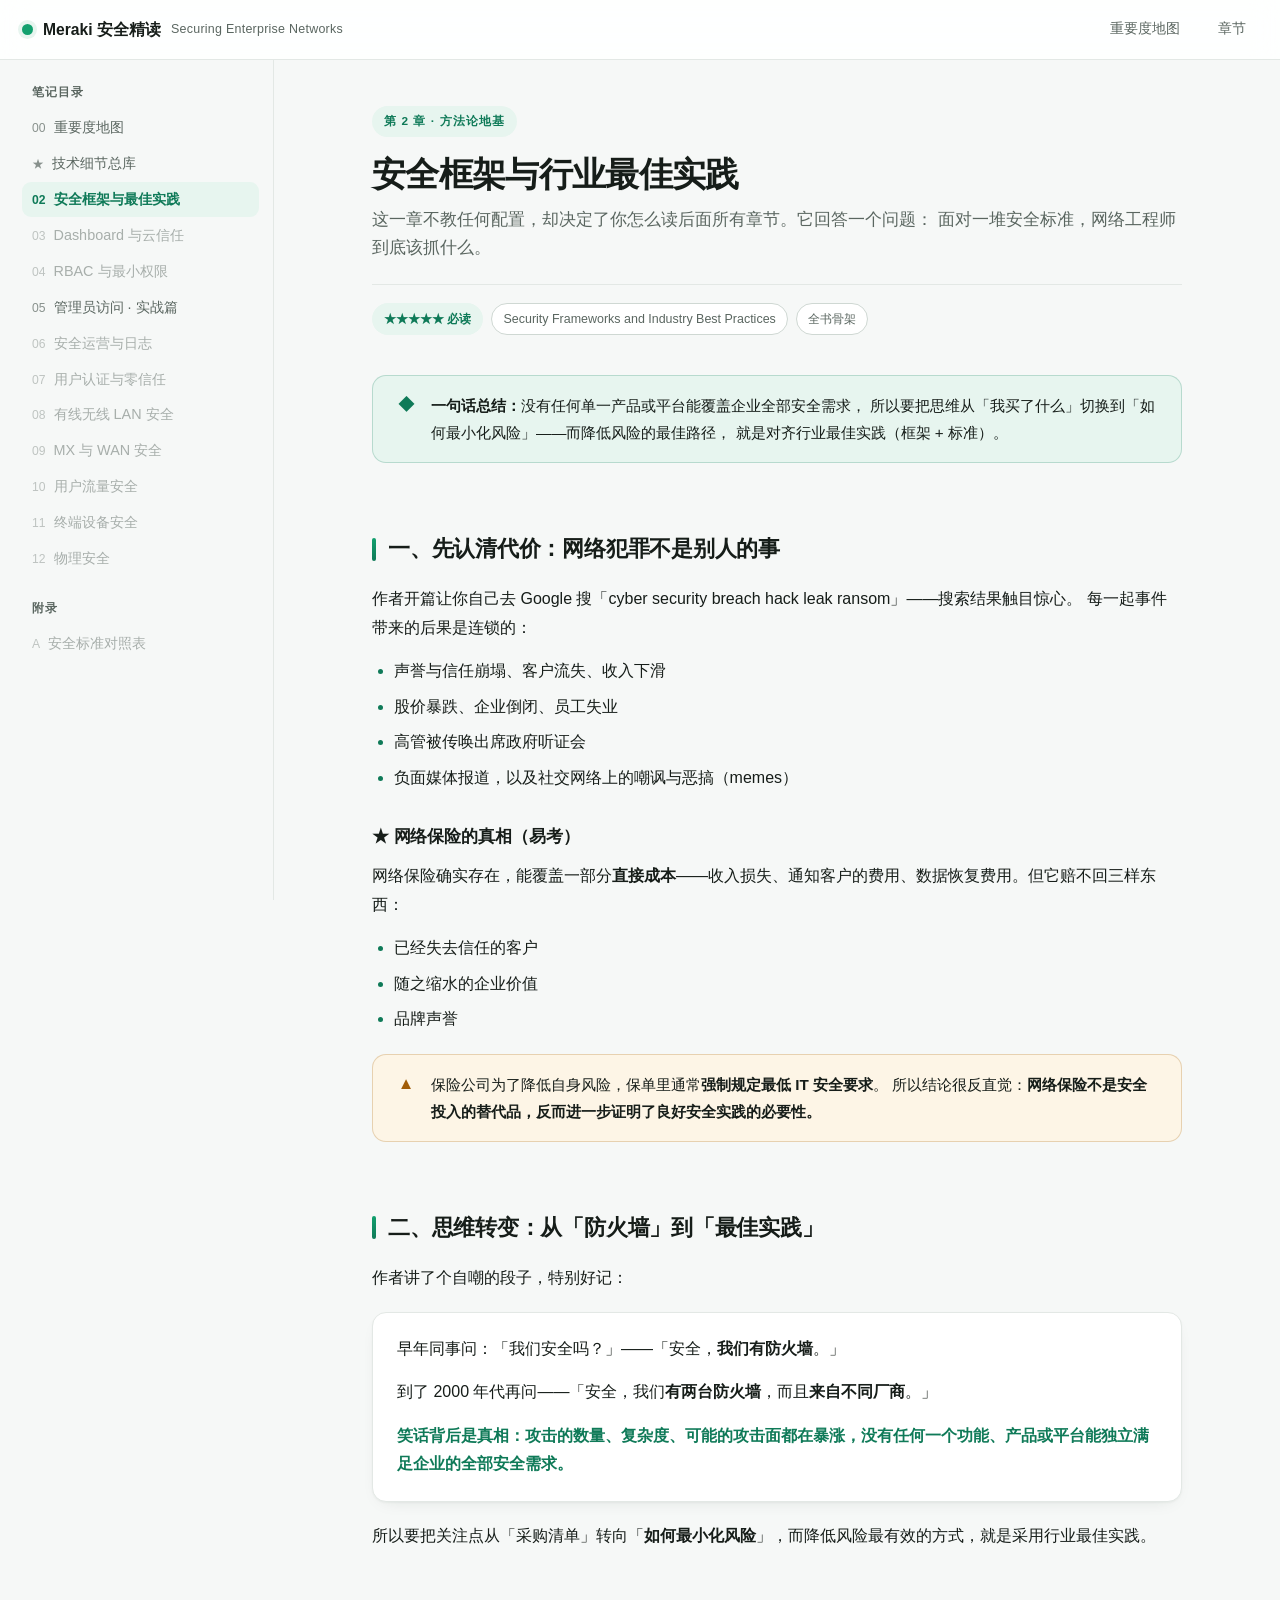
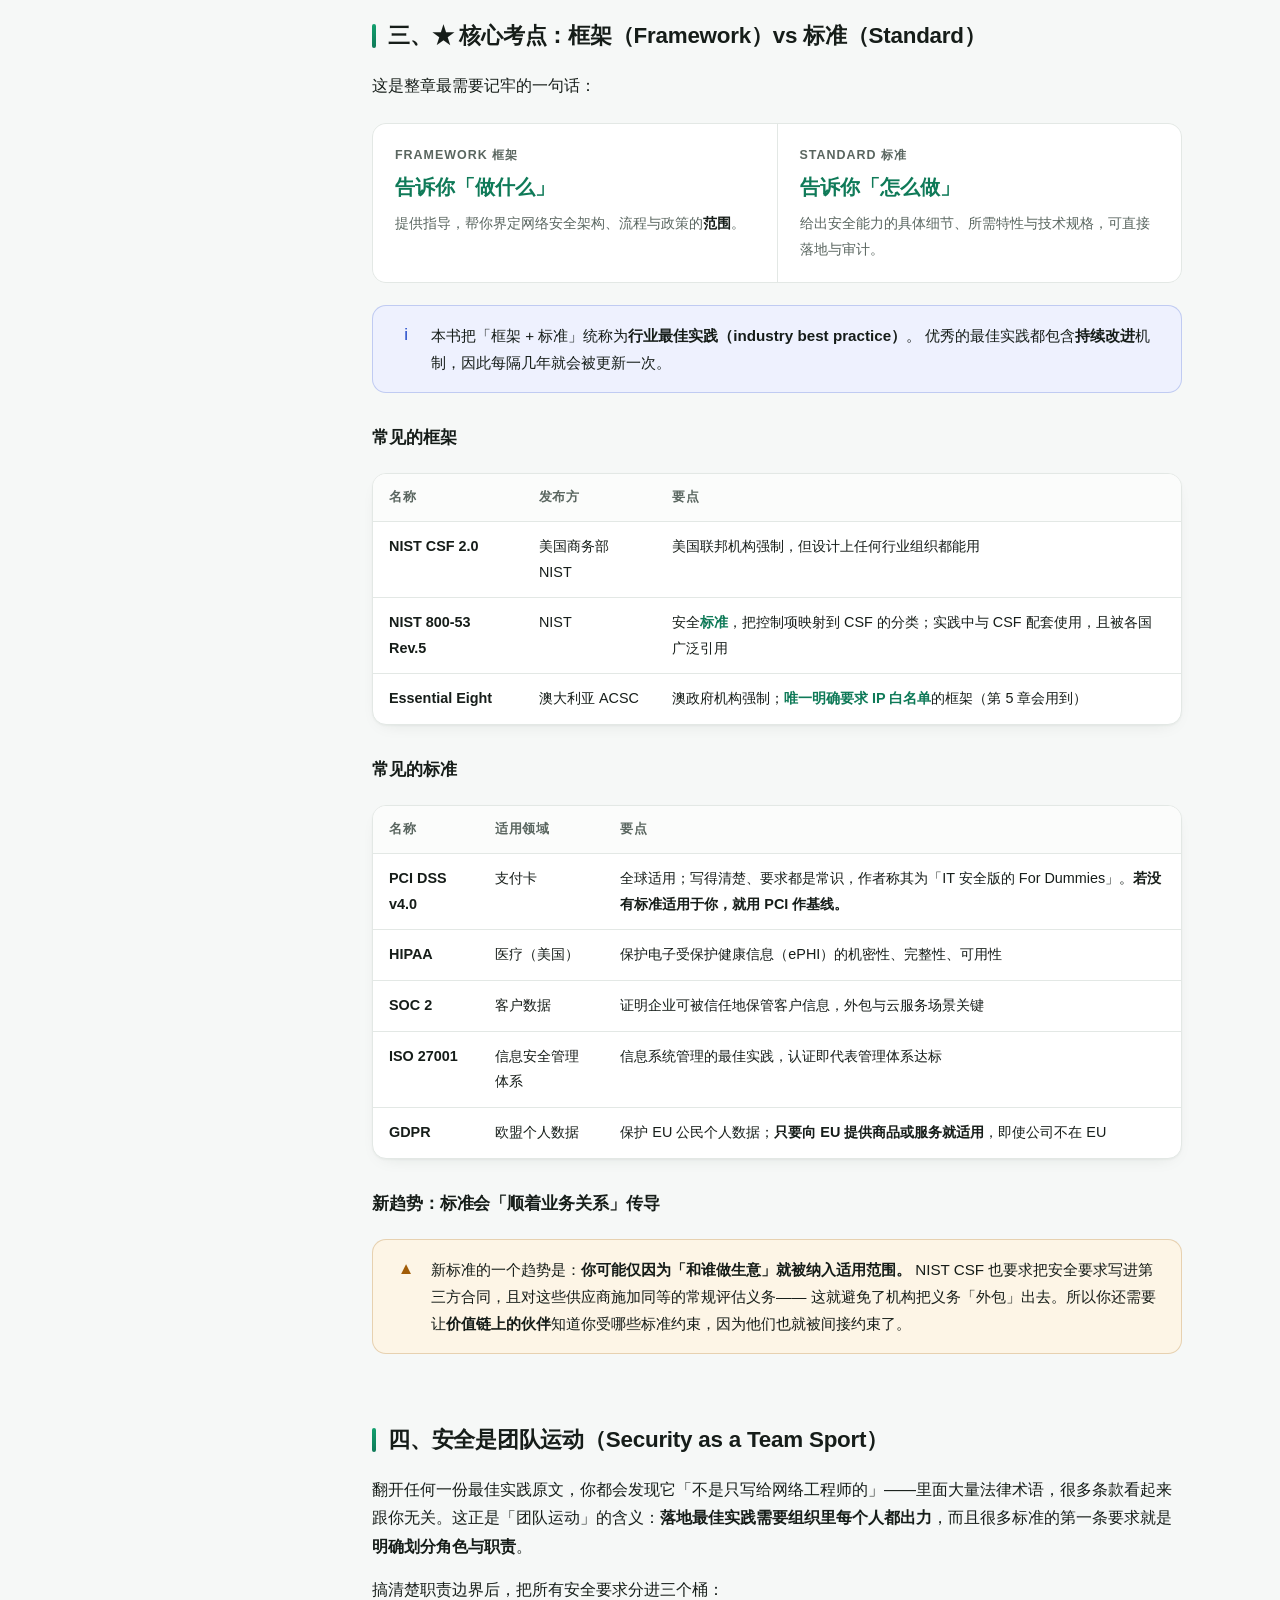
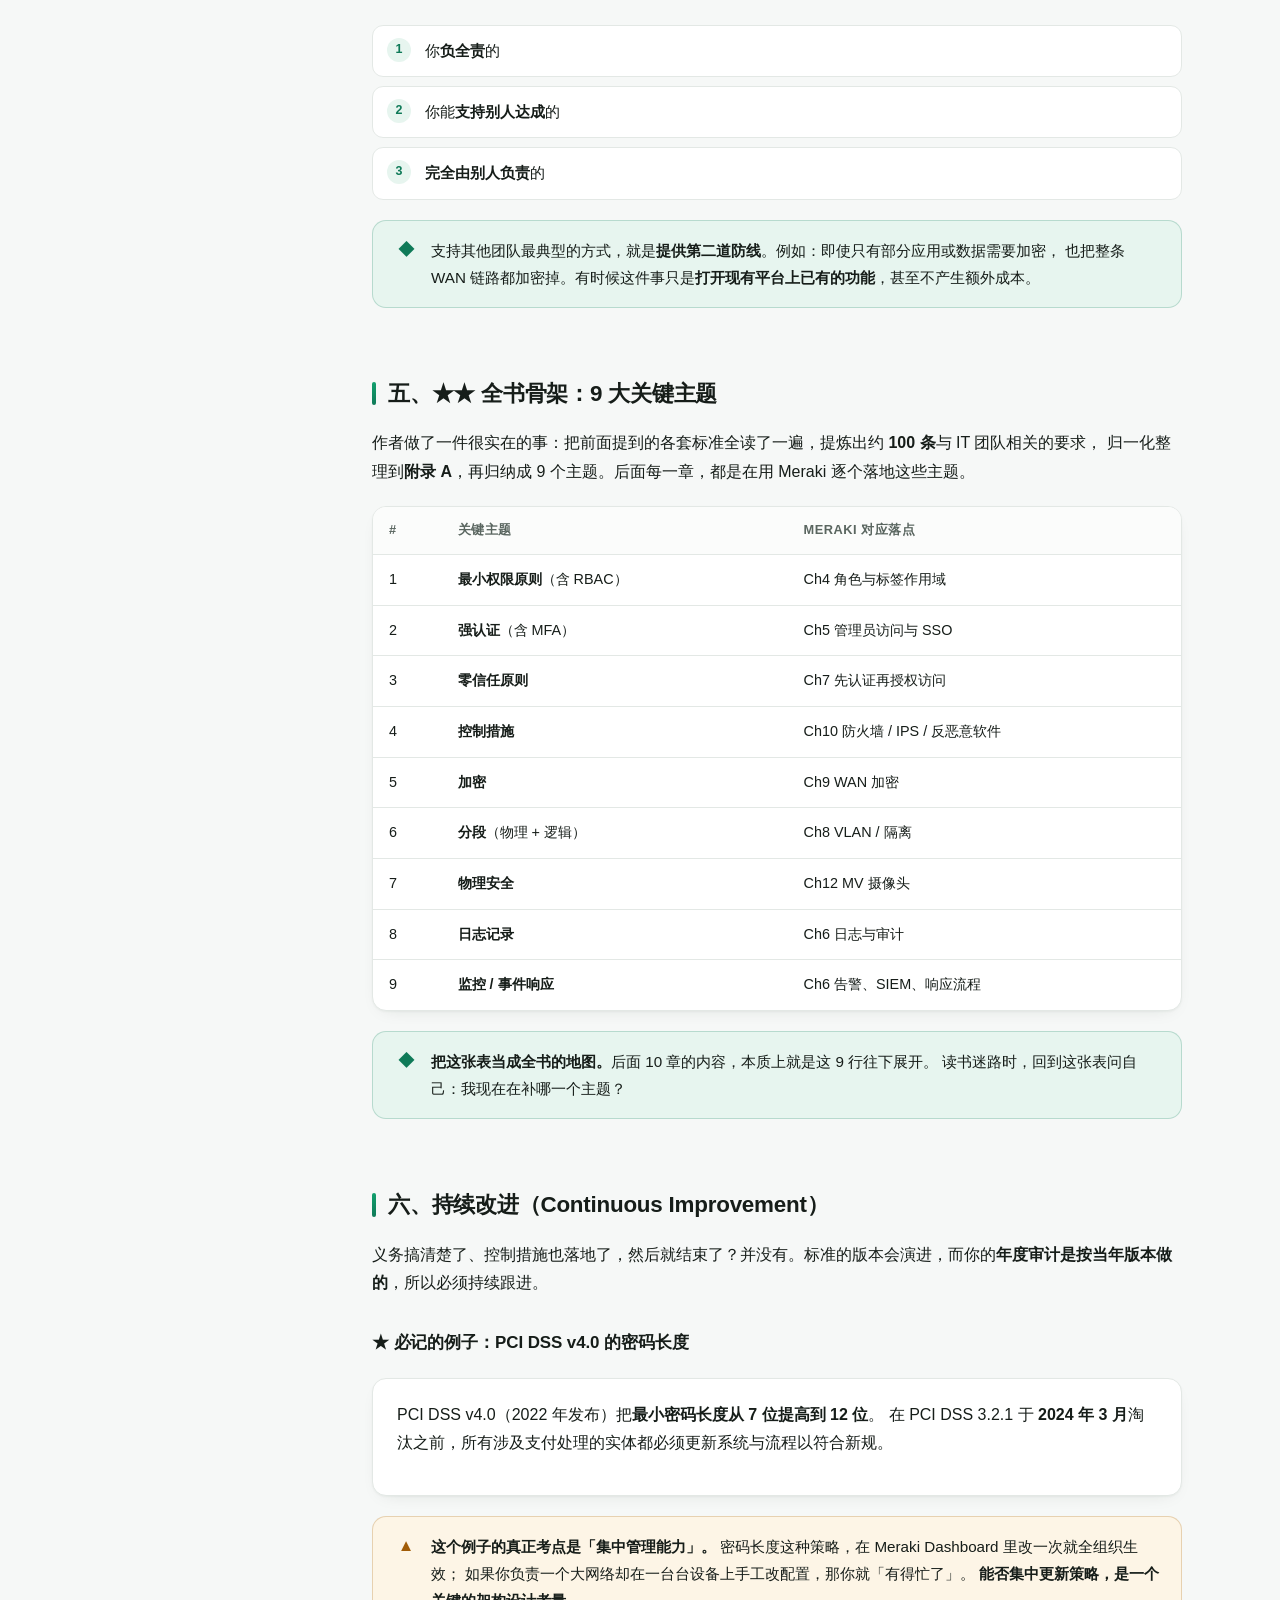
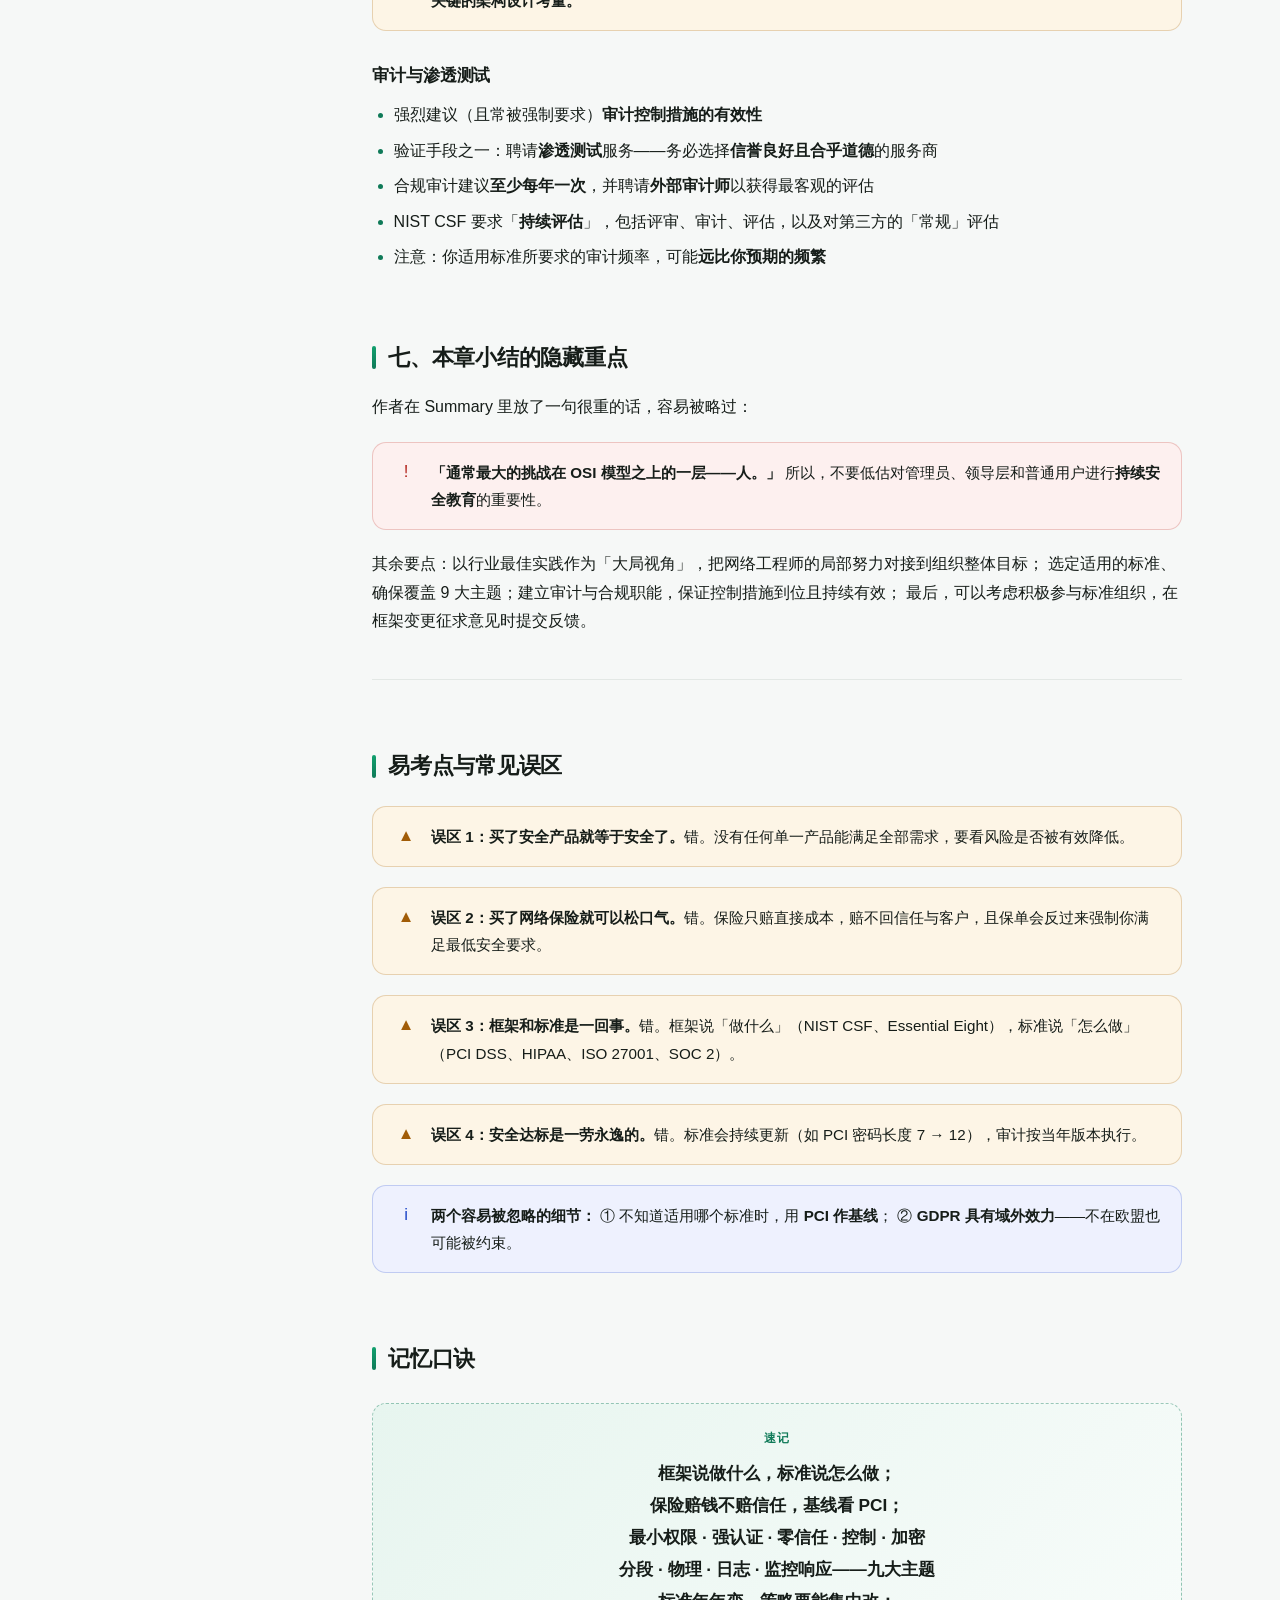
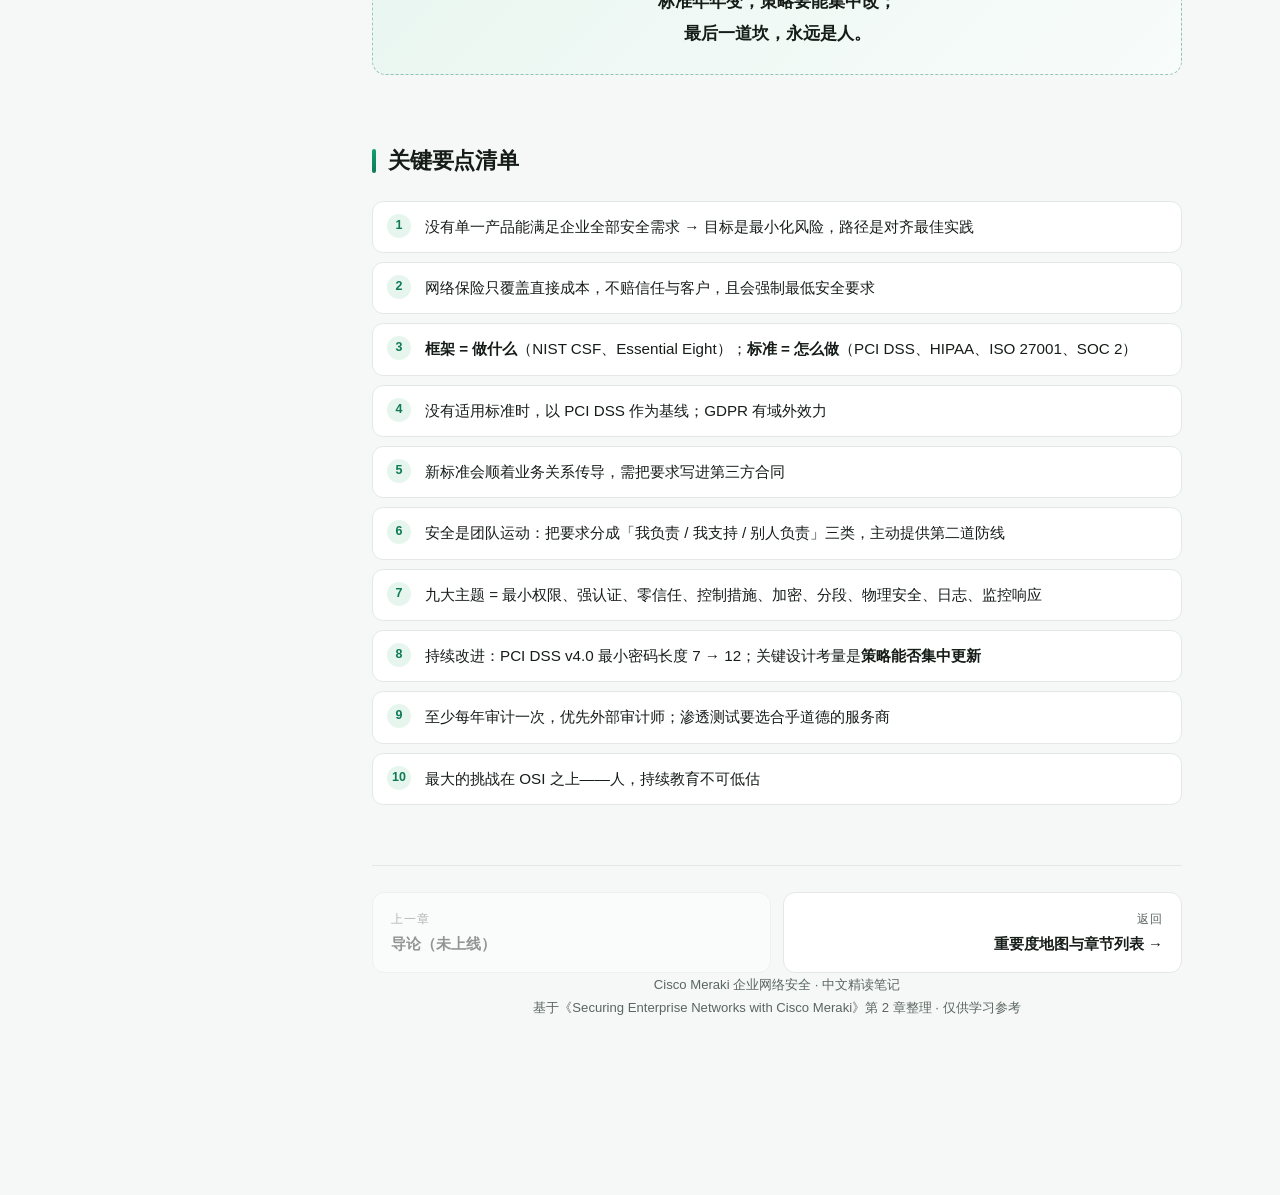
==== notes/ch02-frameworks.html @ 1a6ff97f "Meraki 安全精读笔记：技术细节总库 + Ch2/Ch5 深度笔记" ====
<!DOCTYPE html>
<html lang="zh-CN">
<head>
<meta charset="UTF-8">
<meta name="viewport" content="width=device-width, initial-scale=1">
<title>Ch2 安全框架与行业最佳实践 · Meraki 安全精读</title>
<meta name="description" content="第 2 章笔记：框架 vs 标准、网络保险的真相、安全是团队运动、9 大关键主题与持续改进。">
<link rel="stylesheet" href="../assets/style.css">
</head>
<body>
<div id="progress"></div>

<header class="topbar">
  <button class="menu-btn" aria-label="打开目录">☰</button>
  <a class="brand" href="../index.html">
    <span class="dot"></span>
    Meraki 安全精读
    <small>Securing Enterprise Networks</small>
  </a>
  <span class="topbar-spacer"></span>
  <a class="topbar-link hide-sm" href="../index.html#importance">重要度地图</a>
  <a class="topbar-link" href="../index.html#chapters">章节</a>
</header>

<div class="layout">

  <nav class="sidebar">
    <div class="side-group-title">笔记目录</div>
    <a href="../index.html"><span class="num">00</span>重要度地图</a>
    <a href="tech-details.html"><span class="num">★</span>技术细节总库</a>
    <a href="ch02-frameworks.html"><span class="num">02</span>安全框架与最佳实践</a>
    <a class="soon"><span class="num">03</span>Dashboard 与云信任</a>
    <a class="soon"><span class="num">04</span>RBAC 与最小权限</a>
    <a href="ch05-admin-access-details.html"><span class="num">05</span>管理员访问 · 实战篇</a>
    <a class="soon"><span class="num">06</span>安全运营与日志</a>
    <a class="soon"><span class="num">07</span>用户认证与零信任</a>
    <a class="soon"><span class="num">08</span>有线无线 LAN 安全</a>
    <a class="soon"><span class="num">09</span>MX 与 WAN 安全</a>
    <a class="soon"><span class="num">10</span>用户流量安全</a>
    <a class="soon"><span class="num">11</span>终端设备安全</a>
    <a class="soon"><span class="num">12</span>物理安全</a>
    <div class="side-group-title">附录</div>
    <a class="soon"><span class="num">A</span>安全标准对照表</a>
  </nav>

  <main>
  <article class="content">

    <div class="chapter-head">
      <div class="eyebrow">第 2 章 · 方法论地基</div>
      <h1>安全框架与行业最佳实践</h1>
      <p class="subtitle">
        这一章不教任何配置，却决定了你怎么读后面所有章节。它回答一个问题：
        面对一堆安全标准，网络工程师到底该抓什么。
      </p>
      <div class="meta-row">
        <span class="chip strong">★★★★★ 必读</span>
        <span class="chip">Security Frameworks and Industry Best Practices</span>
        <span class="chip">全书骨架</span>
      </div>
    </div>

    <div class="callout tip">
      <span class="ico">◆</span>
      <div>
        <p><strong>一句话总结：</strong>没有任何单一产品或平台能覆盖企业全部安全需求，
        所以要把思维从「我买了什么」切换到「如何最小化风险」——而降低风险的最佳路径，
        就是对齐行业最佳实践（框架 + 标准）。</p>
      </div>
    </div>

    <h2>一、先认清代价：网络犯罪不是别人的事</h2>

    <p>作者开篇让你自己去 Google 搜「cyber security breach hack leak ransom」——搜索结果触目惊心。
    每一起事件带来的后果是连锁的：</p>

    <ul>
      <li>声誉与信任崩塌、客户流失、收入下滑</li>
      <li>股价暴跌、企业倒闭、员工失业</li>
      <li>高管被传唤出席政府听证会</li>
      <li>负面媒体报道，以及社交网络上的嘲讽与恶搞（memes）</li>
    </ul>

    <h3>★ 网络保险的真相（易考）</h3>

    <p>网络保险确实存在，能覆盖一部分<strong>直接成本</strong>——收入损失、通知客户的费用、数据恢复费用。但它赔不回三样东西：</p>

    <ul>
      <li>已经失去信任的客户</li>
      <li>随之缩水的企业价值</li>
      <li>品牌声誉</li>
    </ul>

    <div class="callout warn">
      <span class="ico">▲</span>
      <div>
        <p>保险公司为了降低自身风险，保单里通常<strong>强制规定最低 IT 安全要求</strong>。
        所以结论很反直觉：<strong>网络保险不是安全投入的替代品，反而进一步证明了良好安全实践的必要性。</strong></p>
      </div>
    </div>

    <h2>二、思维转变：从「防火墙」到「最佳实践」</h2>

    <p>作者讲了个自嘲的段子，特别好记：</p>

    <div class="card">
      <p>早年同事问：「我们安全吗？」——「安全，<strong>我们有防火墙</strong>。」</p>
      <p>到了 2000 年代再问——「安全，我们<strong>有两台防火墙</strong>，而且<strong>来自不同厂商</strong>。」</p>
      <p style="margin-bottom:0"><em>笑话背后是真相：攻击的数量、复杂度、可能的攻击面都在暴涨，没有任何一个功能、产品或平台能独立满足企业的全部安全需求。</em></p>
    </div>

    <p>所以要把关注点从「采购清单」转向「<strong>如何最小化风险</strong>」，而降低风险最有效的方式，就是采用行业最佳实践。</p>

    <h2>三、★ 核心考点：框架（Framework）vs 标准（Standard）</h2>

    <p>这是整章最需要记牢的一句话：</p>

    <div class="vs">
      <div>
        <div class="vs-title">Framework 框架</div>
        <div class="vs-main">告诉你「做什么」</div>
        <p>提供指导，帮你界定网络安全架构、流程与政策的<strong>范围</strong>。</p>
      </div>
      <div>
        <div class="vs-title">Standard 标准</div>
        <div class="vs-main">告诉你「怎么做」</div>
        <p>给出安全能力的具体细节、所需特性与技术规格，可直接落地与审计。</p>
      </div>
    </div>

    <div class="callout info">
      <span class="ico">i</span>
      <div>
        <p>本书把「框架 + 标准」统称为<strong>行业最佳实践（industry best practice）</strong>。
        优秀的最佳实践都包含<strong>持续改进</strong>机制，因此每隔几年就会被更新一次。</p>
      </div>
    </div>

    <h3>常见的框架</h3>

    <div class="table-wrap">
      <table>
        <thead><tr><th>名称</th><th>发布方</th><th>要点</th></tr></thead>
        <tbody>
          <tr>
            <td><strong>NIST CSF 2.0</strong></td>
            <td>美国商务部 NIST</td>
            <td>美国联邦机构强制，但设计上任何行业组织都能用</td>
          </tr>
          <tr>
            <td><strong>NIST 800-53 Rev.5</strong></td>
            <td>NIST</td>
            <td>安全<em>标准</em>，把控制项映射到 CSF 的分类；实践中与 CSF 配套使用，且被各国广泛引用</td>
          </tr>
          <tr>
            <td><strong>Essential Eight</strong></td>
            <td>澳大利亚 ACSC</td>
            <td>澳政府机构强制；<em>唯一明确要求 IP 白名单</em>的框架（第 5 章会用到）</td>
          </tr>
        </tbody>
      </table>
    </div>

    <h3>常见的标准</h3>

    <div class="table-wrap">
      <table>
        <thead><tr><th>名称</th><th>适用领域</th><th>要点</th></tr></thead>
        <tbody>
          <tr>
            <td><strong>PCI DSS v4.0</strong></td>
            <td>支付卡</td>
            <td>全球适用；写得清楚、要求都是常识，作者称其为「IT 安全版的 For Dummies」。<strong>若没有标准适用于你，就用 PCI 作基线。</strong></td>
          </tr>
          <tr>
            <td><strong>HIPAA</strong></td>
            <td>医疗（美国）</td>
            <td>保护电子受保护健康信息（ePHI）的机密性、完整性、可用性</td>
          </tr>
          <tr>
            <td><strong>SOC 2</strong></td>
            <td>客户数据</td>
            <td>证明企业可被信任地保管客户信息，外包与云服务场景关键</td>
          </tr>
          <tr>
            <td><strong>ISO 27001</strong></td>
            <td>信息安全管理体系</td>
            <td>信息系统管理的最佳实践，认证即代表管理体系达标</td>
          </tr>
          <tr>
            <td><strong>GDPR</strong></td>
            <td>欧盟个人数据</td>
            <td>保护 EU 公民个人数据；<strong>只要向 EU 提供商品或服务就适用</strong>，即使公司不在 EU</td>
          </tr>
        </tbody>
      </table>
    </div>

    <h3>新趋势：标准会「顺着业务关系」传导</h3>

    <div class="callout warn">
      <span class="ico">▲</span>
      <div>
        <p>新标准的一个趋势是：<strong>你可能仅因为「和谁做生意」就被纳入适用范围。</strong>
        NIST CSF 也要求把安全要求写进第三方合同，且对这些供应商施加同等的常规评估义务——
        这就避免了机构把义务「外包」出去。所以你还需要让<strong>价值链上的伙伴</strong>知道你受哪些标准约束，因为他们也就被间接约束了。</p>
      </div>
    </div>

    <h2>四、安全是团队运动（Security as a Team Sport）</h2>

    <p>翻开任何一份最佳实践原文，你都会发现它「不是只写给网络工程师的」——里面大量法律术语，很多条款看起来跟你无关。这正是「团队运动」的含义：<strong>落地最佳实践需要组织里每个人都出力</strong>，而且很多标准的第一条要求就是<strong>明确划分角色与职责</strong>。</p>

    <p>搞清楚职责边界后，把所有安全要求分进三个桶：</p>

    <ol class="keypoints">
      <li>你<strong>负全责</strong>的</li>
      <li>你能<strong>支持别人达成</strong>的</li>
      <li><strong>完全由别人负责</strong>的</li>
    </ol>

    <div class="callout tip">
      <span class="ico">◆</span>
      <div>
        <p>支持其他团队最典型的方式，就是<strong>提供第二道防线</strong>。例如：即使只有部分应用或数据需要加密，
        也把整条 WAN 链路都加密掉。有时候这件事只是<strong>打开现有平台上已有的功能</strong>，甚至不产生额外成本。</p>
      </div>
    </div>

    <h2>五、★★ 全书骨架：9 大关键主题</h2>

    <p>作者做了一件很实在的事：把前面提到的各套标准全读了一遍，提炼出约 <strong>100 条</strong>与 IT 团队相关的要求，
    归一化整理到<strong>附录 A</strong>，再归纳成 9 个主题。后面每一章，都是在用 Meraki 逐个落地这些主题。</p>

    <div class="table-wrap">
      <table>
        <thead><tr><th>#</th><th>关键主题</th><th>Meraki 对应落点</th></tr></thead>
        <tbody>
          <tr><td>1</td><td><strong>最小权限原则</strong>（含 RBAC）</td><td>Ch4 角色与标签作用域</td></tr>
          <tr><td>2</td><td><strong>强认证</strong>（含 MFA）</td><td>Ch5 管理员访问与 SSO</td></tr>
          <tr><td>3</td><td><strong>零信任原则</strong></td><td>Ch7 先认证再授权访问</td></tr>
          <tr><td>4</td><td><strong>控制措施</strong></td><td>Ch10 防火墙 / IPS / 反恶意软件</td></tr>
          <tr><td>5</td><td><strong>加密</strong></td><td>Ch9 WAN 加密</td></tr>
          <tr><td>6</td><td><strong>分段</strong>（物理 + 逻辑）</td><td>Ch8 VLAN / 隔离</td></tr>
          <tr><td>7</td><td><strong>物理安全</strong></td><td>Ch12 MV 摄像头</td></tr>
          <tr><td>8</td><td><strong>日志记录</strong></td><td>Ch6 日志与审计</td></tr>
          <tr><td>9</td><td><strong>监控 / 事件响应</strong></td><td>Ch6 告警、SIEM、响应流程</td></tr>
        </tbody>
      </table>
    </div>

    <div class="callout tip">
      <span class="ico">◆</span>
      <div>
        <p><strong>把这张表当成全书的地图。</strong>后面 10 章的内容，本质上就是这 9 行往下展开。
        读书迷路时，回到这张表问自己：我现在在补哪一个主题？</p>
      </div>
    </div>

    <h2>六、持续改进（Continuous Improvement）</h2>

    <p>义务搞清楚了、控制措施也落地了，然后就结束了？并没有。标准的版本会演进，而你的<strong>年度审计是按当年版本做的</strong>，所以必须持续跟进。</p>

    <h3>★ 必记的例子：PCI DSS v4.0 的密码长度</h3>

    <div class="card">
      <p>PCI DSS v4.0（2022 年发布）把<strong>最小密码长度从 7 位提高到 12 位</strong>。
      在 PCI DSS 3.2.1 于 <strong>2024 年 3 月</strong>淘汰之前，所有涉及支付处理的实体都必须更新系统与流程以符合新规。</p>
    </div>

    <div class="callout warn">
      <span class="ico">▲</span>
      <div>
        <p><strong>这个例子的真正考点是「集中管理能力」。</strong>
        密码长度这种策略，在 Meraki Dashboard 里改一次就全组织生效；
        如果你负责一个大网络却在一台台设备上手工改配置，那你就「有得忙了」。
        <strong>能否集中更新策略，是一个关键的架构设计考量。</strong></p>
      </div>
    </div>

    <h3>审计与渗透测试</h3>

    <ul>
      <li>强烈建议（且常被强制要求）<strong>审计控制措施的有效性</strong></li>
      <li>验证手段之一：聘请<strong>渗透测试</strong>服务——务必选择<strong>信誉良好且合乎道德</strong>的服务商</li>
      <li>合规审计建议<strong>至少每年一次</strong>，并聘请<strong>外部审计师</strong>以获得最客观的评估</li>
      <li>NIST CSF 要求「<strong>持续评估</strong>」，包括评审、审计、评估，以及对第三方的「常规」评估</li>
      <li>注意：你适用标准所要求的审计频率，可能<strong>远比你预期的频繁</strong></li>
    </ul>

    <h2>七、本章小结的隐藏重点</h2>

    <p>作者在 Summary 里放了一句很重的话，容易被略过：</p>

    <div class="callout danger">
      <span class="ico">!</span>
      <div>
        <p><strong>「通常最大的挑战在 OSI 模型之上的一层——人。」</strong>
        所以，不要低估对管理员、领导层和普通用户进行<strong>持续安全教育</strong>的重要性。</p>
      </div>
    </div>

    <p>其余要点：以行业最佳实践作为「大局视角」，把网络工程师的局部努力对接到组织整体目标；
    选定适用的标准、确保覆盖 9 大主题；建立审计与合规职能，保证控制措施到位且持续有效；
    最后，可以考虑积极参与标准组织，在框架变更征求意见时提交反馈。</p>

    <hr>

    <h2>易考点与常见误区</h2>

    <div class="callout warn">
      <span class="ico">▲</span>
      <div>
        <p><strong>误区 1：买了安全产品就等于安全了。</strong>错。没有任何单一产品能满足全部需求，要看风险是否被有效降低。</p>
      </div>
    </div>

    <div class="callout warn">
      <span class="ico">▲</span>
      <div>
        <p><strong>误区 2：买了网络保险就可以松口气。</strong>错。保险只赔直接成本，赔不回信任与客户，且保单会反过来强制你满足最低安全要求。</p>
      </div>
    </div>

    <div class="callout warn">
      <span class="ico">▲</span>
      <div>
        <p><strong>误区 3：框架和标准是一回事。</strong>错。框架说「做什么」（NIST CSF、Essential Eight），标准说「怎么做」（PCI DSS、HIPAA、ISO 27001、SOC 2）。</p>
      </div>
    </div>

    <div class="callout warn">
      <span class="ico">▲</span>
      <div>
        <p><strong>误区 4：安全达标是一劳永逸的。</strong>错。标准会持续更新（如 PCI 密码长度 7 → 12），审计按当年版本执行。</p>
      </div>
    </div>

    <div class="callout info">
      <span class="ico">i</span>
      <div>
        <p><strong>两个容易被忽略的细节：</strong>
        ① 不知道适用哪个标准时，用 <strong>PCI 作基线</strong>；
        ② <strong>GDPR 具有域外效力</strong>——不在欧盟也可能被约束。</p>
      </div>
    </div>

    <h2>记忆口诀</h2>

    <div class="mnemonic">
      <span class="label">速记</span>
      <div class="text">
        框架说做什么，标准说怎么做；<br>
        保险赔钱不赔信任，基线看 PCI；<br>
        最小权限 · 强认证 · 零信任 · 控制 · 加密<br>
        分段 · 物理 · 日志 · 监控响应——九大主题<br>
        标准年年变，策略要能集中改；<br>
        最后一道坎，永远是人。
      </div>
    </div>

    <h2>关键要点清单</h2>

    <ol class="keypoints">
      <li>没有单一产品能满足企业全部安全需求 → 目标是最小化风险，路径是对齐最佳实践</li>
      <li>网络保险只覆盖直接成本，不赔信任与客户，且会强制最低安全要求</li>
      <li><strong>框架 = 做什么</strong>（NIST CSF、Essential Eight）；<strong>标准 = 怎么做</strong>（PCI DSS、HIPAA、ISO 27001、SOC 2）</li>
      <li>没有适用标准时，以 PCI DSS 作为基线；GDPR 有域外效力</li>
      <li>新标准会顺着业务关系传导，需把要求写进第三方合同</li>
      <li>安全是团队运动：把要求分成「我负责 / 我支持 / 别人负责」三类，主动提供第二道防线</li>
      <li>九大主题 = 最小权限、强认证、零信任、控制措施、加密、分段、物理安全、日志、监控响应</li>
      <li>持续改进：PCI DSS v4.0 最小密码长度 7 → 12；关键设计考量是<strong>策略能否集中更新</strong></li>
      <li>至少每年审计一次，优先外部审计师；渗透测试要选合乎道德的服务商</li>
      <li>最大的挑战在 OSI 之上——人，持续教育不可低估</li>
    </ol>

    <div class="pager">
      <a class="disabled">
        <span class="dir">上一章</span>
        <span class="ttl">导论（未上线）</span>
      </a>
      <a class="next" href="../index.html">
        <span class="dir">返回</span>
        <span class="ttl">重要度地图与章节列表 →</span>
      </a>
    </div>

  </article>

  <footer>
    <p>Cisco Meraki 企业网络安全 · 中文精读笔记<br>
    基于《Securing Enterprise Networks with Cisco Meraki》第 2 章整理 · 仅供学习参考</p>
  </footer>
  </main>
</div>

<div id="overlay"></div>
<script src="../assets/app.js"></script>
</body>
</html>
---- assets/style.css ----
/* ===== Cisco Meraki 安全学习笔记 ===== */
:root {
  --bg: #f6f8f7;
  --surface: #ffffff;
  --surface-2: #fbfcfb;
  --text: #161d19;
  --text-dim: #5a6660;
  --accent: #0f7a58;
  --accent-2: #12a06e;
  --accent-soft: #e7f5ef;
  --border: #e3e8e5;
  --border-strong: #cfd8d3;
  --star: #d97706;
  --warn: #a15c07;
  --warn-bg: #fdf5e6;
  --info: #1e46c8;
  --info-bg: #eef1fe;
  --danger: #b3261e;
  --danger-bg: #fdf0ef;
  --radius: 14px;
  --sidebar-w: 274px;
  --shadow: 0 1px 2px rgba(20, 40, 30, .04), 0 6px 20px -12px rgba(20, 40, 30, .18);
  --mono: ui-monospace, SFMono-Regular, "SF Mono", Menlo, Consolas, monospace;
  --sans: -apple-system, BlinkMacSystemFont, "Segoe UI", "PingFang SC",
    "Hiragino Sans GB", "Microsoft YaHei", "Noto Sans SC", sans-serif;
}

@media (prefers-color-scheme: dark) {
  :root {
    --bg: #101614;
    --surface: #17201d;
    --surface-2: #1b2521;
    --text: #e6ece9;
    --text-dim: #9aa7a1;
    --accent: #35c08c;
    --accent-2: #4ad5a1;
    --accent-soft: #142b23;
    --border: #26332e;
    --border-strong: #33443d;
    --star: #e9a63a;
    --warn: #e0b170;
    --warn-bg: #2b2314;
    --info: #9db3ff;
    --info-bg: #17203a;
    --danger: #ff9d95;
    --danger-bg: #2f1a19;
    --shadow: 0 1px 2px rgba(0, 0, 0, .3), 0 8px 24px -14px rgba(0, 0, 0, .6);
  }
}

* { box-sizing: border-box; }

html { scroll-behavior: smooth; scroll-padding-top: 84px; }

body {
  margin: 0;
  background: var(--bg);
  color: var(--text);
  font-family: var(--sans);
  font-size: 16px;
  line-height: 1.78;
  -webkit-font-smoothing: antialiased;
}

/* 顶部阅读进度 */
#progress {
  position: fixed;
  top: 0; left: 0;
  height: 3px;
  width: 0;
  background: linear-gradient(90deg, var(--accent), var(--accent-2));
  z-index: 200;
  transition: width .1s linear;
}

/* ===== 顶栏 ===== */
.topbar {
  position: sticky;
  top: 0;
  z-index: 100;
  display: flex;
  align-items: center;
  gap: 14px;
  height: 60px;
  padding: 0 22px;
  background: color-mix(in srgb, var(--surface) 88%, transparent);
  backdrop-filter: saturate(180%) blur(14px);
  border-bottom: 1px solid var(--border);
}

.brand {
  display: flex;
  align-items: center;
  gap: 10px;
  font-weight: 700;
  font-size: .98rem;
  color: var(--text);
  text-decoration: none;
  white-space: nowrap;
}

.brand .dot {
  width: 11px; height: 11px;
  border-radius: 50%;
  background: var(--accent-2);
  box-shadow: 0 0 0 4px var(--accent-soft);
  flex: none;
}

.brand small {
  font-weight: 500;
  color: var(--text-dim);
  font-size: .78rem;
  letter-spacing: .02em;
}

.topbar-spacer { flex: 1; }

.topbar-link {
  font-size: .86rem;
  color: var(--text-dim);
  text-decoration: none;
  padding: 6px 12px;
  border-radius: 999px;
  transition: .16s;
  white-space: nowrap;
}
.topbar-link:hover { color: var(--accent); background: var(--accent-soft); }

.menu-btn {
  display: none;
  border: 1px solid var(--border-strong);
  background: var(--surface);
  color: var(--text);
  border-radius: 9px;
  width: 38px; height: 34px;
  font-size: 1rem;
  cursor: pointer;
}

/* ===== 布局 ===== */
.layout { display: flex; align-items: flex-start; }

.sidebar {
  position: sticky;
  top: 60px;
  width: var(--sidebar-w);
  flex: none;
  height: calc(100vh - 60px);
  overflow-y: auto;
  padding: 22px 14px 40px 22px;
  border-right: 1px solid var(--border);
  font-size: .9rem;
}

.sidebar::-webkit-scrollbar { width: 8px; }
.sidebar::-webkit-scrollbar-thumb {
  background: var(--border-strong);
  border-radius: 4px;
}

.side-group-title {
  font-size: .72rem;
  font-weight: 700;
  letter-spacing: .1em;
  text-transform: uppercase;
  color: var(--text-dim);
  margin: 22px 0 8px 10px;
}
.side-group-title:first-child { margin-top: 0; }

.sidebar a {
  display: flex;
  align-items: baseline;
  gap: 8px;
  padding: 7px 10px;
  border-radius: 9px;
  color: var(--text-dim);
  text-decoration: none;
  line-height: 1.45;
  transition: .14s;
  margin-bottom: 1px;
}
.sidebar a:hover { color: var(--text); background: var(--surface-2); }
.sidebar a.active {
  color: var(--accent);
  background: var(--accent-soft);
  font-weight: 600;
}
.sidebar a .num {
  font-variant-numeric: tabular-nums;
  font-size: .76rem;
  color: var(--text-dim);
  flex: none;
  opacity: .7;
}
.sidebar a.active .num { color: var(--accent); opacity: 1; }
.sidebar a.soon { opacity: .5; cursor: not-allowed; }
.sidebar a.soon:hover { background: transparent; color: var(--text-dim); }

/* ===== 正文 ===== */
main {
  flex: 1;
  min-width: 0;
  padding: 46px 48px 120px;
}

.content {
  max-width: 810px;
  margin: 0 auto;
}

.chapter-head { margin-bottom: 40px; }

.eyebrow {
  display: inline-flex;
  align-items: center;
  gap: 8px;
  font-size: .74rem;
  font-weight: 700;
  letter-spacing: .09em;
  text-transform: uppercase;
  color: var(--accent);
  background: var(--accent-soft);
  padding: 5px 12px;
  border-radius: 999px;
  margin-bottom: 16px;
}

h1 {
  font-size: 2.1rem;
  line-height: 1.28;
  letter-spacing: -.02em;
  margin: 0 0 10px;
  font-weight: 750;
}

.subtitle {
  font-size: 1.06rem;
  color: var(--text-dim);
  margin: 0 0 22px;
  line-height: 1.65;
}

.meta-row {
  display: flex;
  flex-wrap: wrap;
  gap: 8px;
  align-items: center;
  padding-top: 18px;
  border-top: 1px solid var(--border);
  font-size: .84rem;
  color: var(--text-dim);
}

.chip {
  display: inline-flex;
  align-items: center;
  gap: 5px;
  padding: 4px 11px;
  border-radius: 999px;
  border: 1px solid var(--border-strong);
  background: var(--surface);
  font-size: .78rem;
  color: var(--text-dim);
}
.chip.strong {
  border-color: transparent;
  background: var(--accent-soft);
  color: var(--accent);
  font-weight: 650;
}

h2 {
  font-size: 1.4rem;
  margin: 52px 0 16px;
  padding-top: 14px;
  letter-spacing: -.01em;
  font-weight: 700;
  display: flex;
  align-items: center;
  gap: 12px;
}
h2::before {
  content: "";
  width: 4px;
  height: 1.05em;
  border-radius: 2px;
  background: linear-gradient(180deg, var(--accent-2), var(--accent));
  flex: none;
}

h3 {
  font-size: 1.06rem;
  margin: 30px 0 10px;
  font-weight: 680;
  letter-spacing: -.005em;
}

p { margin: 0 0 15px; }

a { color: var(--accent); text-underline-offset: 3px; }

strong { font-weight: 680; color: var(--text); }

em { font-style: normal; color: var(--accent); font-weight: 600; }

ul, ol { margin: 0 0 16px; padding-left: 1.35em; }
li { margin-bottom: 7px; }
li::marker { color: var(--accent); }

code {
  font-family: var(--mono);
  font-size: .875em;
  background: var(--surface-2);
  border: 1px solid var(--border);
  border-radius: 5px;
  padding: 1.5px 5px;
  white-space: nowrap;
}

hr {
  border: none;
  border-top: 1px solid var(--border);
  margin: 44px 0;
}

/* ===== 卡片 ===== */
.card {
  background: var(--surface);
  border: 1px solid var(--border);
  border-radius: var(--radius);
  padding: 22px 24px;
  margin: 20px 0;
  box-shadow: var(--shadow);
}

/* ===== 提示框 ===== */
.callout {
  display: grid;
  grid-template-columns: 26px 1fr;
  gap: 12px;
  padding: 16px 20px;
  border-radius: var(--radius);
  margin: 20px 0;
  font-size: .95rem;
  border: 1px solid transparent;
}
.callout .ico { font-size: 1.05rem; line-height: 1.6; text-align: center; }
.callout p:last-child { margin-bottom: 0; }
.callout.tip { background: var(--accent-soft); border-color: color-mix(in srgb, var(--accent) 22%, transparent); }
.callout.tip .ico { color: var(--accent); }
.callout.warn { background: var(--warn-bg); border-color: color-mix(in srgb, var(--warn) 24%, transparent); }
.callout.warn .ico { color: var(--warn); }
.callout.info { background: var(--info-bg); border-color: color-mix(in srgb, var(--info) 22%, transparent); }
.callout.info .ico { color: var(--info); }
.callout.danger { background: var(--danger-bg); border-color: color-mix(in srgb, var(--danger) 22%, transparent); }
.callout.danger .ico { color: var(--danger); }

/* ===== 表格 ===== */
.table-wrap {
  overflow-x: auto;
  margin: 20px 0;
  border: 1px solid var(--border);
  border-radius: var(--radius);
  background: var(--surface);
  box-shadow: var(--shadow);
}

table {
  width: 100%;
  border-collapse: collapse;
  font-size: .9rem;
  min-width: 480px;
}

thead th {
  text-align: left;
  padding: 12px 16px;
  background: var(--surface-2);
  font-weight: 680;
  font-size: .8rem;
  letter-spacing: .04em;
  text-transform: uppercase;
  color: var(--text-dim);
  border-bottom: 1px solid var(--border);
  white-space: nowrap;
}

tbody td {
  padding: 12px 16px;
  border-bottom: 1px solid var(--border);
  vertical-align: top;
}

tbody tr:last-child td { border-bottom: none; }
tbody tr:hover { background: var(--surface-2); }

td code { font-size: .82em; }

/* ===== 星级重要度 ===== */
.stars { color: var(--star); letter-spacing: 2px; white-space: nowrap; font-size: .9rem; }
.stars .off { color: var(--border-strong); }

/* ===== 关键要点清单 ===== */
.keypoints {
  counter-reset: kp;
  list-style: none;
  padding: 0;
  margin: 20px 0;
}
.keypoints li {
  counter-increment: kp;
  position: relative;
  padding: 13px 18px 13px 52px;
  margin-bottom: 9px;
  background: var(--surface);
  border: 1px solid var(--border);
  border-radius: 11px;
  font-size: .95rem;
  line-height: 1.6;
}
.keypoints li::before {
  content: counter(kp);
  position: absolute;
  left: 14px;
  top: 12px;
  width: 24px; height: 24px;
  border-radius: 50%;
  background: var(--accent-soft);
  color: var(--accent);
  font-size: .78rem;
  font-weight: 700;
  display: grid;
  place-items: center;
  font-variant-numeric: tabular-nums;
}

/* ===== 口诀 ===== */
.mnemonic {
  margin: 24px 0;
  padding: 24px 26px;
  border-radius: var(--radius);
  background: linear-gradient(135deg, var(--accent-soft), color-mix(in srgb, var(--surface) 70%, var(--accent-soft)));
  border: 1px dashed color-mix(in srgb, var(--accent) 40%, transparent);
  text-align: center;
}
.mnemonic .label {
  font-size: .72rem;
  font-weight: 700;
  letter-spacing: .12em;
  text-transform: uppercase;
  color: var(--accent);
  display: block;
  margin-bottom: 10px;
}
.mnemonic .text {
  font-size: 1.08rem;
  font-weight: 650;
  line-height: 1.85;
  color: var(--text);
}

/* ===== 框架 vs 标准 对比 ===== */
.vs {
  display: grid;
  grid-template-columns: 1fr 1fr;
  gap: 1px;
  background: var(--border);
  border: 1px solid var(--border);
  border-radius: var(--radius);
  overflow: hidden;
  margin: 22px 0;
}
.vs > div { background: var(--surface); padding: 20px 22px; }
.vs .vs-title {
  font-size: .78rem;
  font-weight: 700;
  letter-spacing: .08em;
  text-transform: uppercase;
  color: var(--text-dim);
  margin-bottom: 8px;
}
.vs .vs-main {
  font-size: 1.22rem;
  font-weight: 720;
  color: var(--accent);
  line-height: 1.4;
  margin-bottom: 10px;
}
.vs p { font-size: .89rem; color: var(--text-dim); margin: 0; }

/* ===== 页脚导航 ===== */
.pager {
  display: flex;
  gap: 12px;
  margin-top: 60px;
  padding-top: 26px;
  border-top: 1px solid var(--border);
}
.pager a {
  flex: 1;
  padding: 16px 18px;
  border-radius: 12px;
  border: 1px solid var(--border);
  background: var(--surface);
  text-decoration: none;
  transition: .16s;
  min-width: 0;
}
.pager a:hover { border-color: var(--accent); transform: translateY(-1px); }
.pager .dir {
  display: block;
  font-size: .72rem;
  letter-spacing: .08em;
  text-transform: uppercase;
  color: var(--text-dim);
  margin-bottom: 5px;
}
.pager .ttl {
  display: block;
  font-size: .93rem;
  font-weight: 650;
  color: var(--text);
  line-height: 1.45;
}
.pager a.next { text-align: right; }
.pager a.disabled {
  opacity: .45;
  pointer-events: none;
}

footer {
  max-width: 810px;
  margin: 0 auto;
  padding: 0 0 40px;
  font-size: .82rem;
  color: var(--text-dim);
  text-align: center;
}

/* ===== 首页元素 ===== */
.hero {
  padding: 56px 0 10px;
  max-width: 810px;
  margin: 0 auto;
}
.hero h1 { font-size: 2.55rem; }
.hero .lead {
  font-size: 1.12rem;
  color: var(--text-dim);
  max-width: 620px;
  line-height: 1.72;
}

.stat-row {
  display: grid;
  grid-template-columns: repeat(4, 1fr);
  gap: 12px;
  margin: 34px 0 10px;
  max-width: 810px;
}
.stat {
  background: var(--surface);
  border: 1px solid var(--border);
  border-radius: 12px;
  padding: 16px 18px;
  box-shadow: var(--shadow);
}
.stat .n {
  font-size: 1.6rem;
  font-weight: 750;
  letter-spacing: -.02em;
  color: var(--accent);
  line-height: 1.2;
  font-variant-numeric: tabular-nums;
}
.stat .l { font-size: .78rem; color: var(--text-dim); margin-top: 2px; }

.section-title {
  font-size: .78rem;
  font-weight: 700;
  letter-spacing: .11em;
  text-transform: uppercase;
  color: var(--text-dim);
  margin: 52px 0 16px;
  max-width: 810px;
}

/* 章节卡片列表 */
.ch-list {
  max-width: 810px;
  display: grid;
  gap: 10px;
}
.ch-item {
  display: grid;
  grid-template-columns: 46px 1fr auto;
  align-items: center;
  gap: 16px;
  padding: 15px 20px;
  background: var(--surface);
  border: 1px solid var(--border);
  border-radius: 12px;
  text-decoration: none;
  color: inherit;
  transition: .16s;
  box-shadow: var(--shadow);
}
.ch-item:hover {
  border-color: var(--accent);
  transform: translateY(-1px);
}
.ch-item .idx {
  font-family: var(--mono);
  font-size: .82rem;
  font-weight: 700;
  color: var(--text-dim);
  background: var(--surface-2);
  border-radius: 8px;
  height: 34px;
  display: grid;
  place-items: center;
  border: 1px solid var(--border);
}
.ch-item .body { min-width: 0; }
.ch-item .t {
  font-weight: 660;
  font-size: .97rem;
  line-height: 1.45;
  display: block;
}
.ch-item .d {
  font-size: .82rem;
  color: var(--text-dim);
  line-height: 1.5;
  margin-top: 2px;
  display: block;
}
.ch-item .tail { display: flex; align-items: center; gap: 12px; }
.ch-item.ready { border-color: color-mix(in srgb, var(--accent) 40%, var(--border)); }
.ch-item.ready .idx { background: var(--accent-soft); color: var(--accent); border-color: transparent; }
.ch-item.soon { opacity: .62; }
.ch-item.soon:hover { transform: none; border-color: var(--border); }

.badge-ready {
  font-size: .7rem;
  font-weight: 700;
  letter-spacing: .05em;
  color: var(--accent);
  background: var(--accent-soft);
  padding: 3px 9px;
  border-radius: 999px;
  white-space: nowrap;
}
.badge-soon {
  font-size: .7rem;
  color: var(--text-dim);
  border: 1px solid var(--border-strong);
  padding: 3px 9px;
  border-radius: 999px;
  white-space: nowrap;
}

/* ===== 响应式 ===== */
@media (max-width: 1080px) {
  main { padding: 38px 32px 110px; }
}

@media (max-width: 860px) {
  .menu-btn { display: block; }
  .brand small { display: none; }
  .sidebar {
    position: fixed;
    top: 60px;
    left: 0;
    width: 290px;
    background: var(--surface);
    z-index: 150;
    transform: translateX(-102%);
    transition: transform .22s ease;
    box-shadow: 0 10px 40px -10px rgba(0,0,0,.28);
    border-right: 1px solid var(--border);
  }
  .sidebar.open { transform: translateX(0); }
  main { padding: 30px 20px 90px; }
  h1, .hero h1 { font-size: 1.72rem; }
  h2 { font-size: 1.22rem; margin-top: 40px; }
  .vs { grid-template-columns: 1fr; }
  .stat-row { grid-template-columns: repeat(2, 1fr); }
  .ch-item { grid-template-columns: 40px 1fr; }
  .ch-item .tail { grid-column: 2; justify-content: flex-start; }
  .pager { flex-direction: column; }
  .topbar-link.hide-sm { display: none; }
  body { font-size: 15.5px; }
  .mnemonic .text { font-size: .99rem; }
}

@media (max-width: 420px) {
  .stat-row { grid-template-columns: 1fr 1fr; }
}

/* 遮罩 */
#overlay {
  display: none;
  position: fixed;
  inset: 60px 0 0 0;
  background: rgba(0,0,0,.35);
  z-index: 140;
}
#overlay.show { display: block; }

/* 快速跳转网格 */
.toc-grid {
  display: grid;
  grid-template-columns: repeat(auto-fill, minmax(155px, 1fr));
  gap: 8px;
  margin: 14px 0 28px;
}
.toc-grid a {
  display: block;
  padding: 9px 12px;
  border: 1px solid var(--border);
  border-radius: 8px;
  background: var(--surface);
  color: var(--text);
  font-size: .86rem;
  text-decoration: none;
  transition: border-color .16s ease, color .16s ease, transform .16s ease;
}
.toc-grid a:hover {
  border-color: var(--accent);
  color: var(--accent);
  transform: translateY(-1px);
}

@media print {
  .sidebar, .topbar, .pager, #progress, #overlay { display: none !important; }
  main { padding: 0; }
  body { background: #fff; font-size: 11pt; }
  .card, .callout, .table-wrap { box-shadow: none; }
}
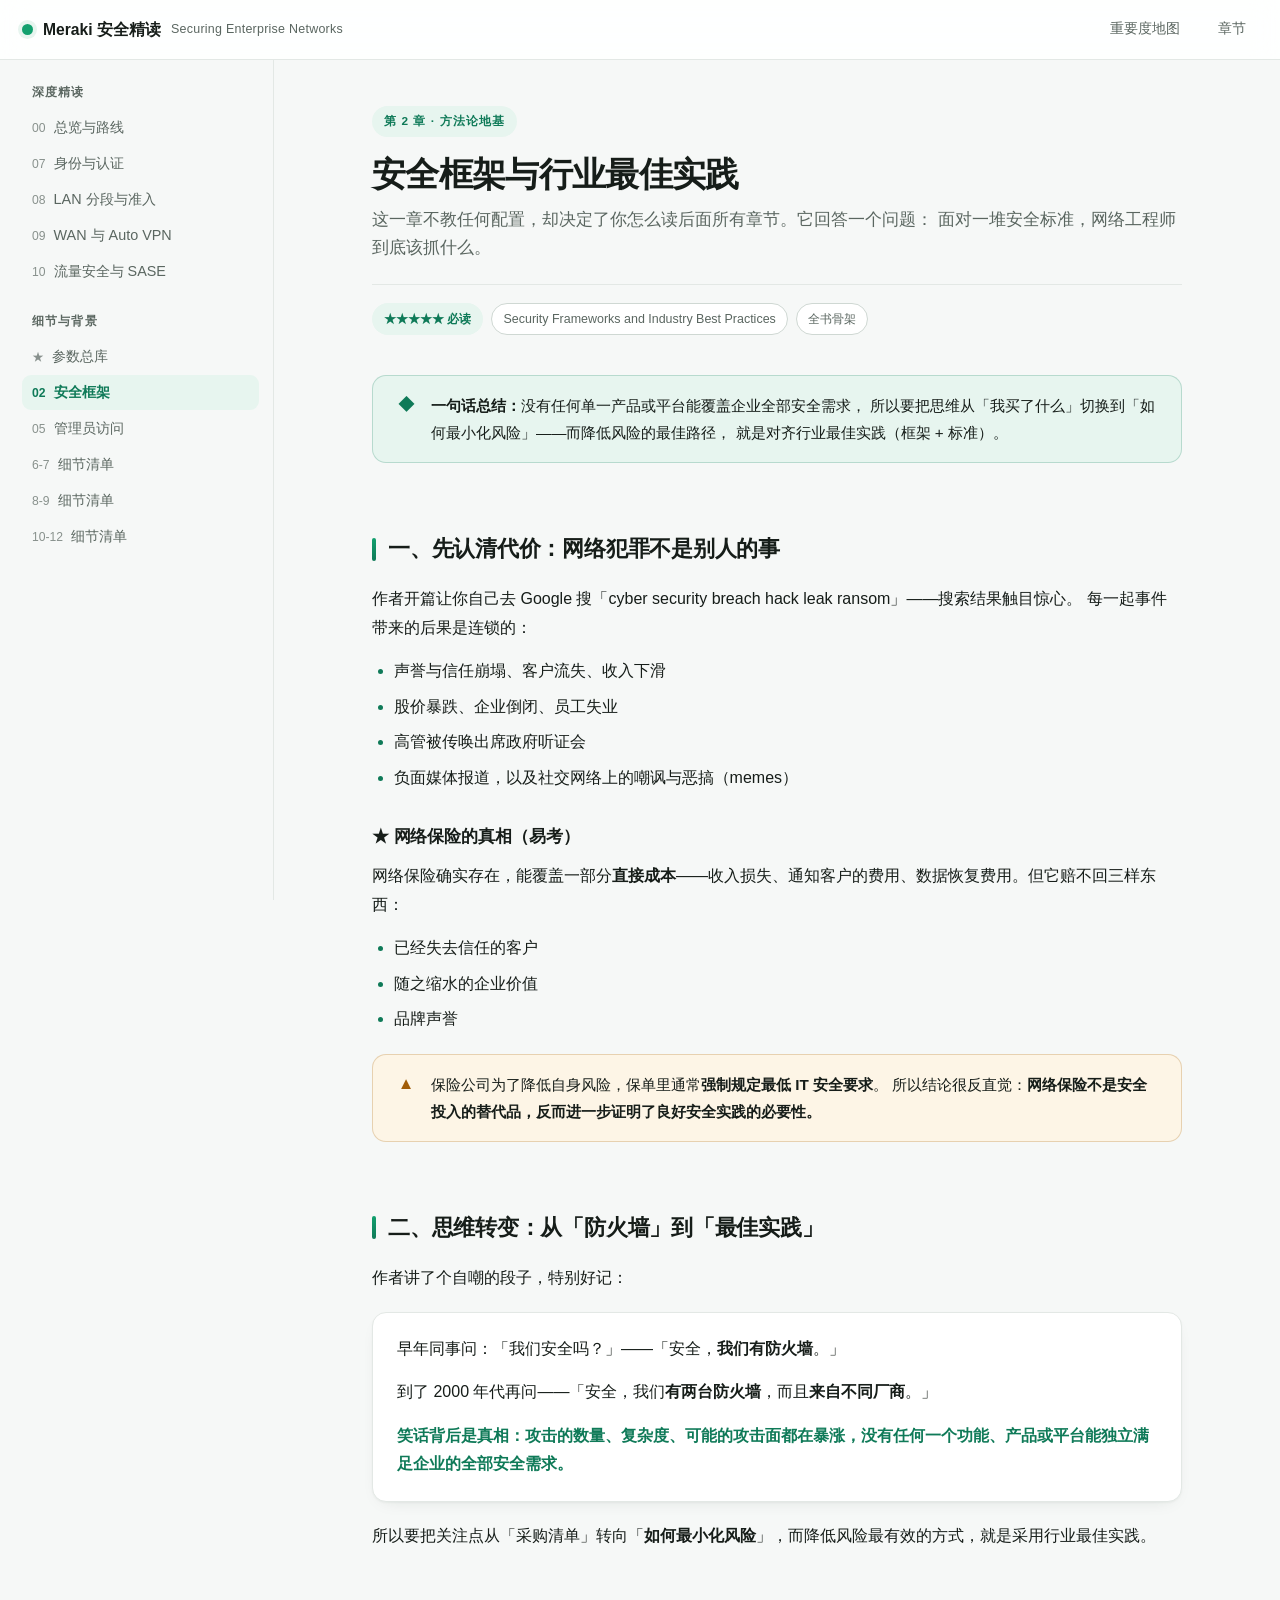
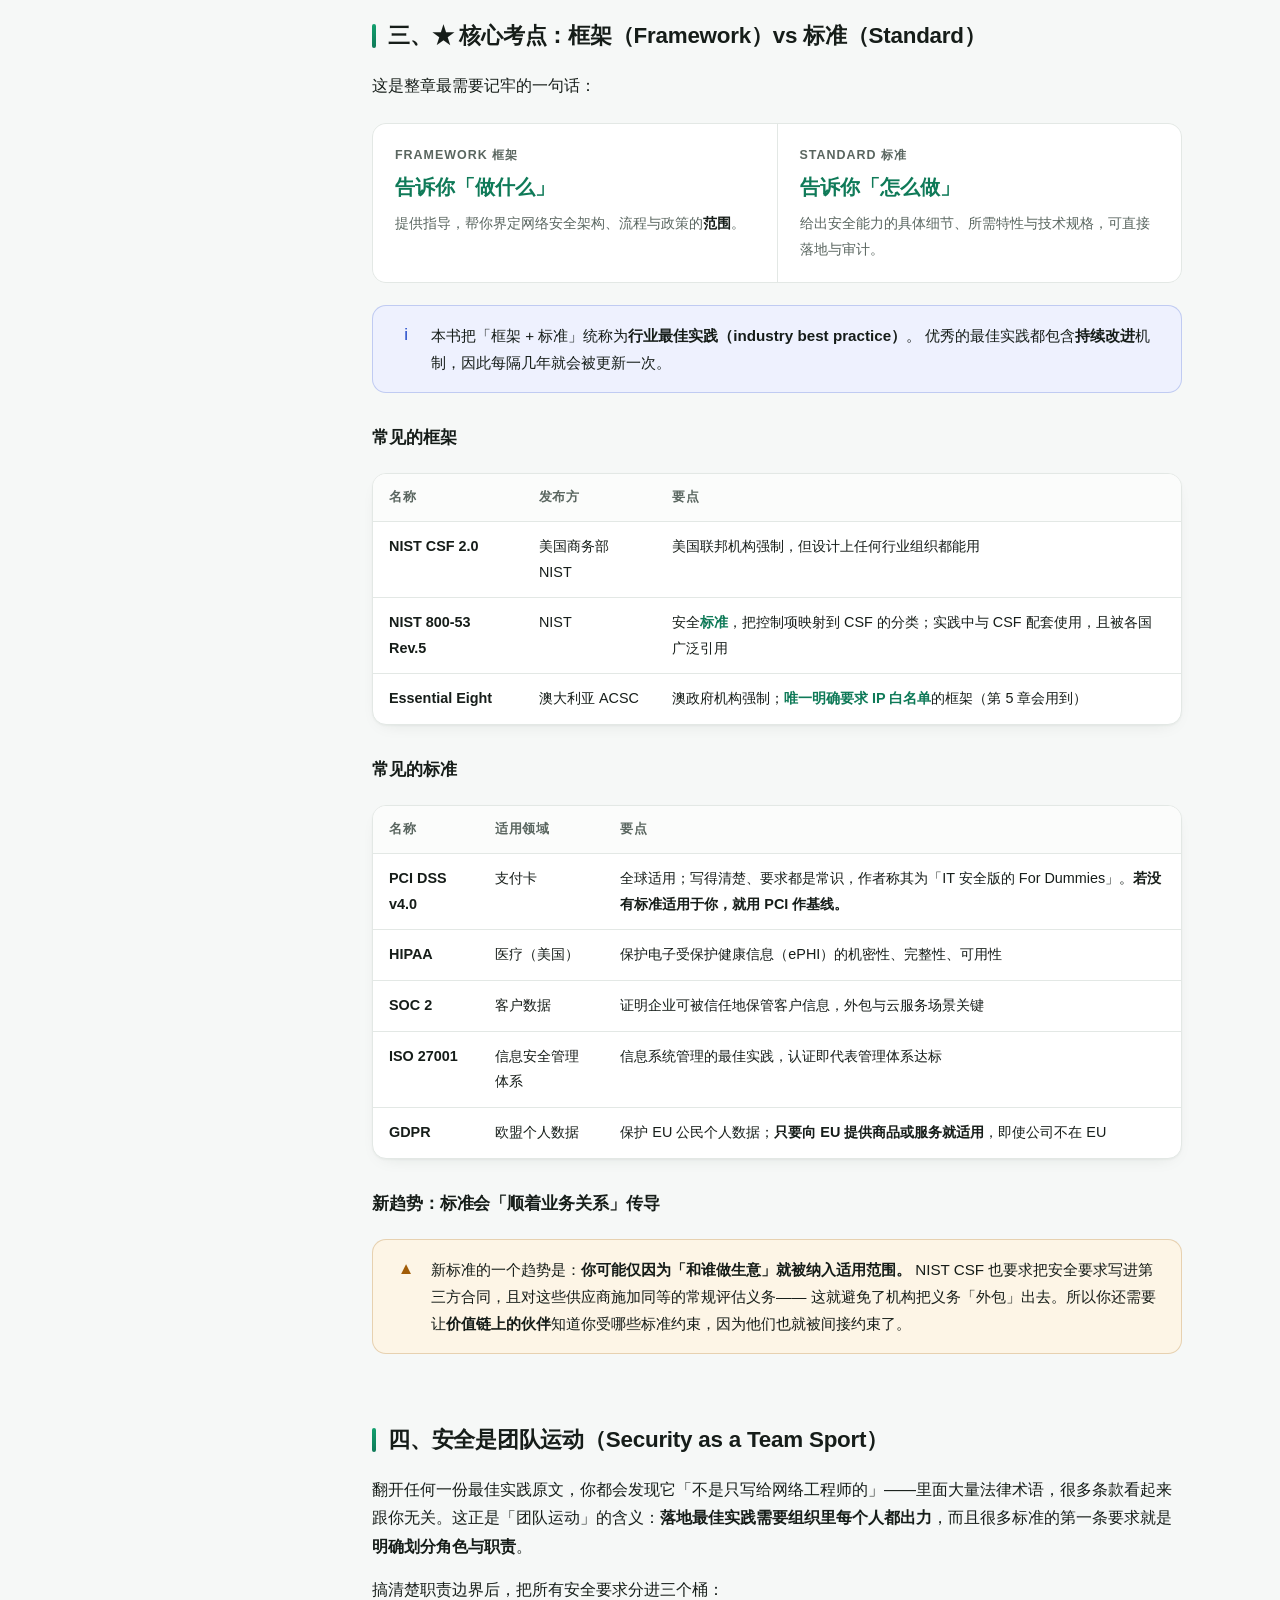
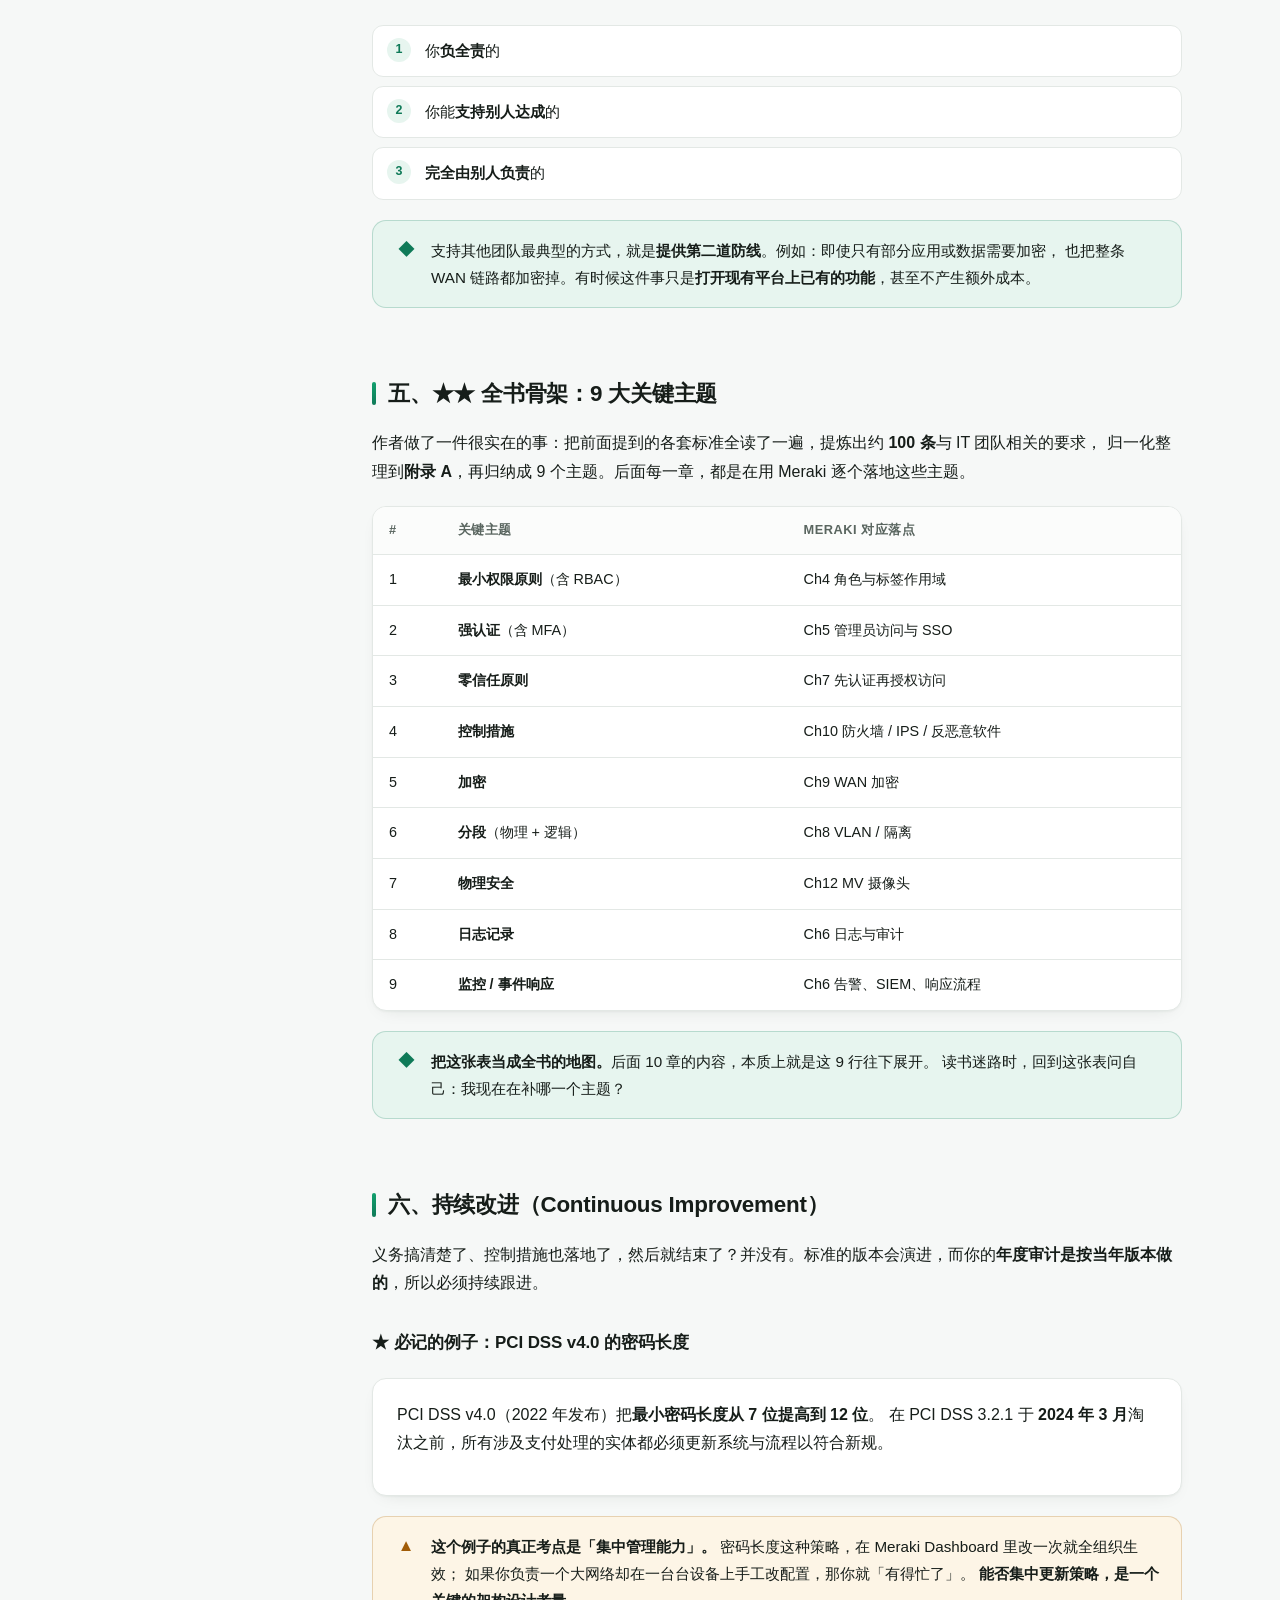
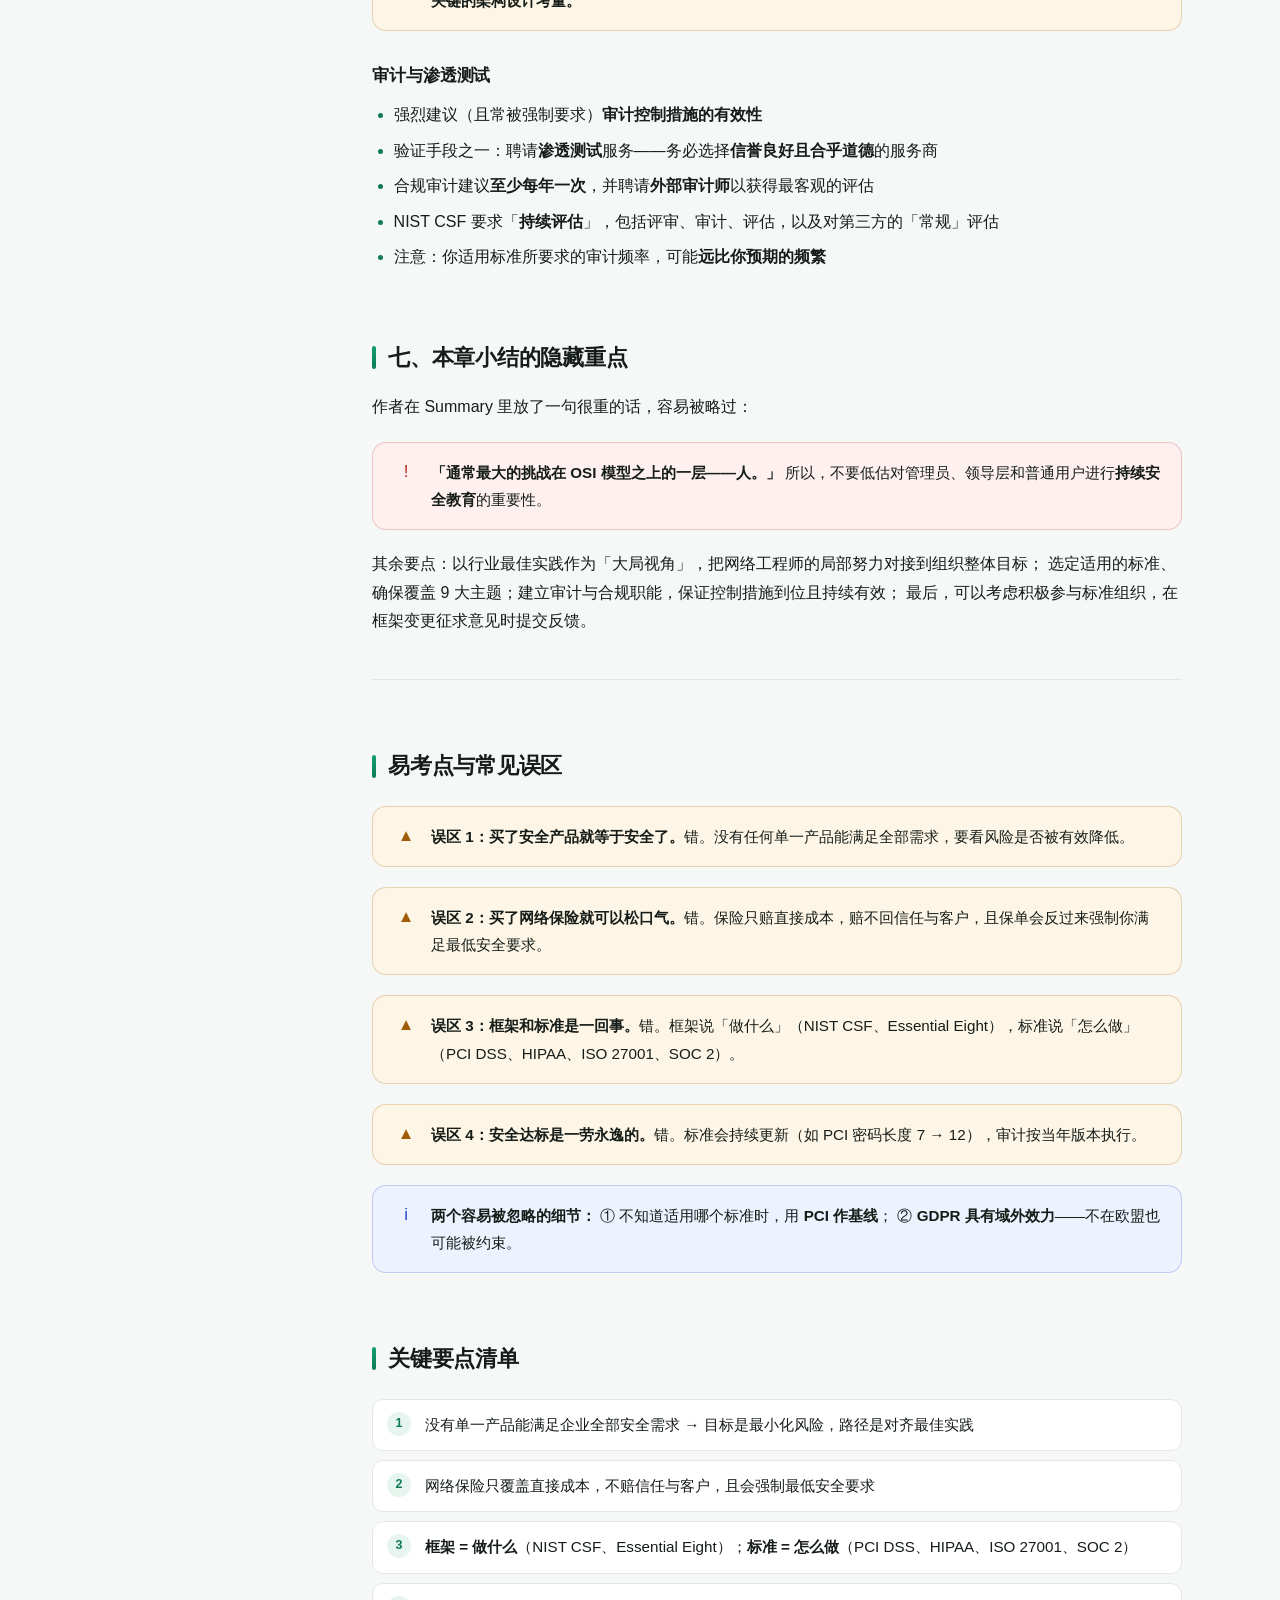
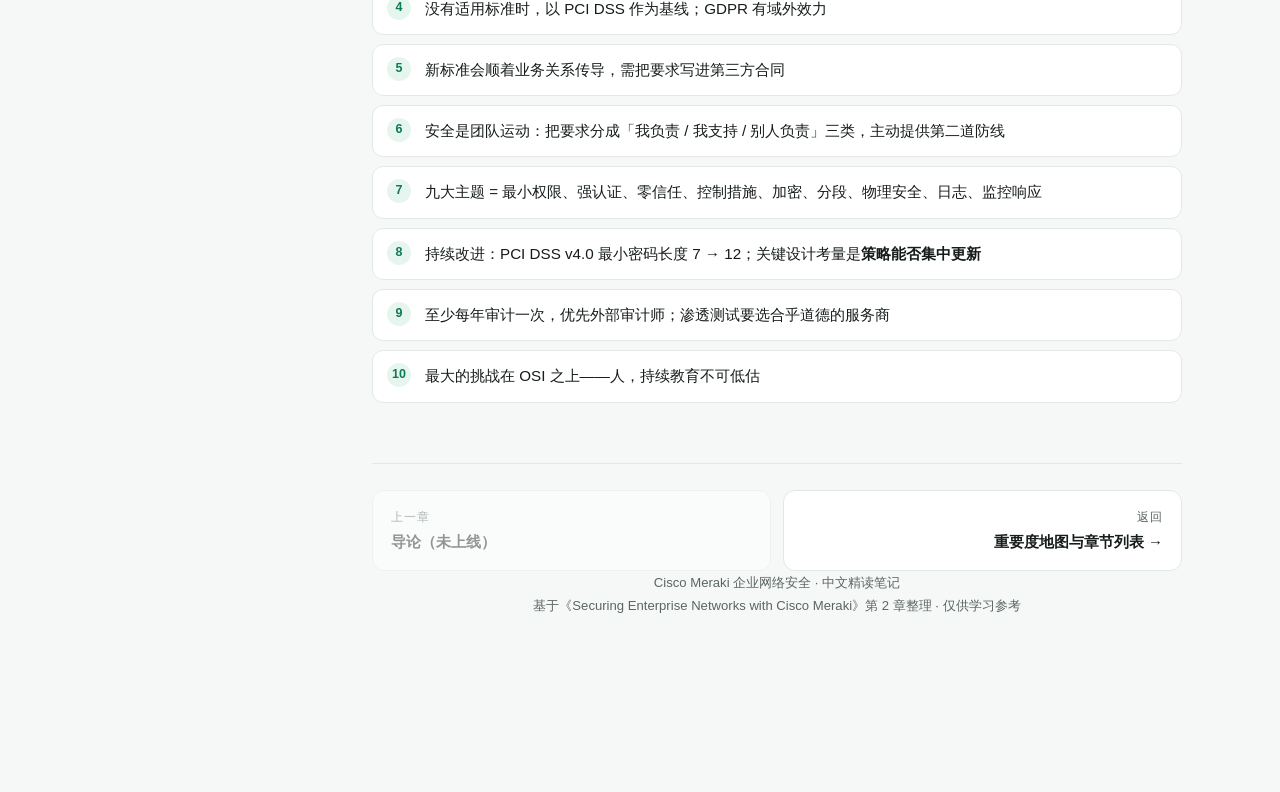
==== commit 97834f18: "重写为深度精读：新增 Ch7/Ch8/Ch9/Ch10 机制拆解与面试问答，移除记忆口诀" ====
--- a/notes/ch02-frameworks.html
+++ b/notes/ch02-frameworks.html
@@ -25,22 +25,19 @@
 <div class="layout">
 
   <nav class="sidebar">
-    <div class="side-group-title">笔记目录</div>
-    <a href="../index.html"><span class="num">00</span>重要度地图</a>
-    <a href="tech-details.html"><span class="num">★</span>技术细节总库</a>
-    <a href="ch02-frameworks.html"><span class="num">02</span>安全框架与最佳实践</a>
-    <a class="soon"><span class="num">03</span>Dashboard 与云信任</a>
-    <a class="soon"><span class="num">04</span>RBAC 与最小权限</a>
-    <a href="ch05-admin-access-details.html"><span class="num">05</span>管理员访问 · 实战篇</a>
-    <a class="soon"><span class="num">06</span>安全运营与日志</a>
-    <a class="soon"><span class="num">07</span>用户认证与零信任</a>
-    <a class="soon"><span class="num">08</span>有线无线 LAN 安全</a>
-    <a class="soon"><span class="num">09</span>MX 与 WAN 安全</a>
-    <a class="soon"><span class="num">10</span>用户流量安全</a>
-    <a class="soon"><span class="num">11</span>终端设备安全</a>
-    <a class="soon"><span class="num">12</span>物理安全</a>
-    <div class="side-group-title">附录</div>
-    <a class="soon"><span class="num">A</span>安全标准对照表</a>
+    <div class="side-group-title">深度精读</div>
+    <a href="../index.html"><span class="num">00</span>总览与路线</a>
+    <a href="deep-ch07-identity.html"><span class="num">07</span>身份与认证</a>
+    <a href="deep-ch08-lan.html"><span class="num">08</span>LAN 分段与准入</a>
+    <a href="deep-ch09-wan.html"><span class="num">09</span>WAN 与 Auto VPN</a>
+    <a href="deep-ch10-traffic.html"><span class="num">10</span>流量安全与 SASE</a>
+    <div class="side-group-title">细节与背景</div>
+    <a href="tech-details.html"><span class="num">★</span>参数总库</a>
+    <a class="active" href="ch02-frameworks.html"><span class="num">02</span>安全框架</a>
+    <a href="ch05-admin-access-details.html"><span class="num">05</span>管理员访问</a>
+    <a href="tech-ch06-ch07.html"><span class="num">6-7</span>细节清单</a>
+    <a href="tech-ch08-ch09.html"><span class="num">8-9</span>细节清单</a>
+    <a href="tech-ch10-ch12.html"><span class="num">10-12</span>细节清单</a>
   </nav>
 
   <main>
@@ -345,20 +342,6 @@
       </div>
     </div>
 
-    <h2>记忆口诀</h2>
-
-    <div class="mnemonic">
-      <span class="label">速记</span>
-      <div class="text">
-        框架说做什么，标准说怎么做；<br>
-        保险赔钱不赔信任，基线看 PCI；<br>
-        最小权限 · 强认证 · 零信任 · 控制 · 加密<br>
-        分段 · 物理 · 日志 · 监控响应——九大主题<br>
-        标准年年变，策略要能集中改；<br>
-        最后一道坎，永远是人。
-      </div>
-    </div>
-
     <h2>关键要点清单</h2>
 
     <ol class="keypoints">
--- a/assets/style.css
+++ b/assets/style.css
@@ -434,31 +434,6 @@
   display: grid;
   place-items: center;
   font-variant-numeric: tabular-nums;
-}
-
-/* ===== 口诀 ===== */
-.mnemonic {
-  margin: 24px 0;
-  padding: 24px 26px;
-  border-radius: var(--radius);
-  background: linear-gradient(135deg, var(--accent-soft), color-mix(in srgb, var(--surface) 70%, var(--accent-soft)));
-  border: 1px dashed color-mix(in srgb, var(--accent) 40%, transparent);
-  text-align: center;
-}
-.mnemonic .label {
-  font-size: .72rem;
-  font-weight: 700;
-  letter-spacing: .12em;
-  text-transform: uppercase;
-  color: var(--accent);
-  display: block;
-  margin-bottom: 10px;
-}
-.mnemonic .text {
-  font-size: 1.08rem;
-  font-weight: 650;
-  line-height: 1.85;
-  color: var(--text);
 }
 
 /* ===== 框架 vs 标准 对比 ===== */
@@ -693,7 +668,6 @@
   .pager { flex-direction: column; }
   .topbar-link.hide-sm { display: none; }
   body { font-size: 15.5px; }
-  .mnemonic .text { font-size: .99rem; }
 }
 
 @media (max-width: 420px) {
